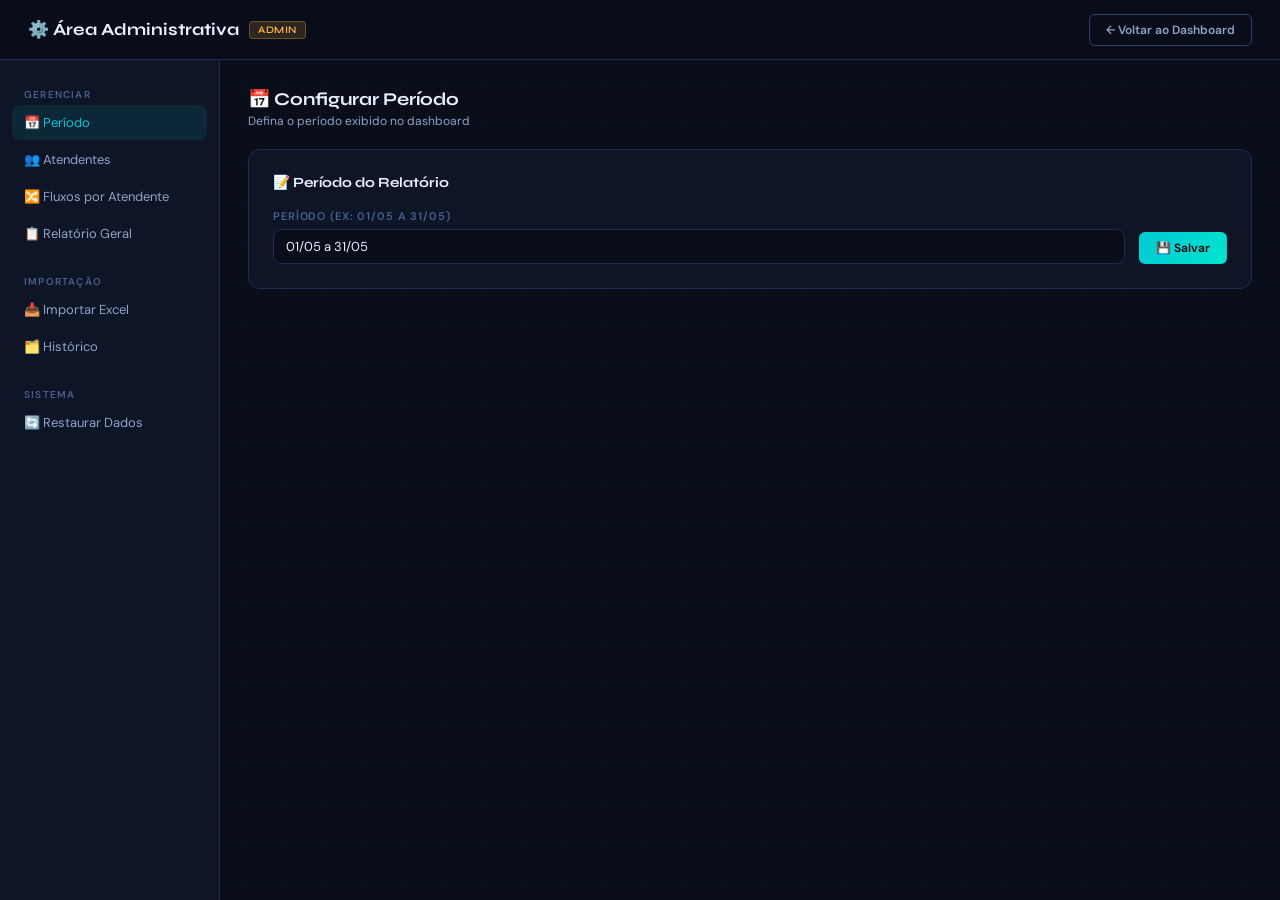
==== admin.html @ fb1bc3b2 "Add files via upload" ====
<!DOCTYPE html>
<html lang="pt-BR">
<head>
  <meta charset="UTF-8">
  <meta name="viewport" content="width=device-width, initial-scale=1.0">
  <title>Admin — Dashboard Suporte Técnico</title>
  <link rel="stylesheet" href="css/admin.css">
  <script src="https://cdn.sheetjs.com/xlsx-0.20.3/package/dist/xlsx.full.min.js"></script>
</head>
<body>

<!-- ════════ TOPBAR ════════ -->
<header class="admin-topbar">
  <h1>⚙️ Área Administrativa <span class="pill">ADMIN</span></h1>
  <div class="topbar-links">
    <a href="index.html" class="btn btn-outline">← Voltar ao Dashboard</a>
  </div>
</header>

<div class="admin-body">

  <!-- ════════ SIDEBAR ════════ -->
  <aside class="admin-sidebar">
    <div class="admin-nav-label">Gerenciar</div>
    <div class="admin-nav-item active" data-panel="periodo">📅 Período</div>
    <div class="admin-nav-item" data-panel="atendentes">👥 Atendentes</div>
    <div class="admin-nav-item" data-panel="fluxos">🔀 Fluxos por Atendente</div>
    <div class="admin-nav-item" data-panel="geral">📋 Relatório Geral</div>
    <div class="admin-nav-label" style="margin-top:16px">Importação</div>
    <div class="admin-nav-item" data-panel="importar">📥 Importar Excel</div>
    <div class="admin-nav-item" data-panel="historico">🗂️ Histórico</div>
    <div class="admin-nav-label" style="margin-top:16px">Sistema</div>
    <div class="admin-nav-item" data-panel="reset">🔄 Restaurar Dados</div>
  </aside>

  <!-- ════════ CONTENT ════════ -->
  <div class="admin-content">

    <!-- ── PAINEL: PERÍODO ── -->
    <div class="admin-panel active" id="panel-periodo">
      <div class="panel-header">
        <div>
          <h2>📅 Configurar Período</h2>
          <p>Defina o período exibido no dashboard</p>
        </div>
      </div>
      <div class="form-card">
        <h3>📝 Período do Relatório</h3>
        <div class="form-grid" style="grid-template-columns: 1fr auto; align-items:end; gap:14px">
          <div class="form-group">
            <label class="form-label">Período (ex: 01/05 a 31/05)</label>
            <input type="text" id="inputPeriodo" class="form-control" placeholder="01/05 a 31/05">
          </div>
          <button class="btn btn-primary" onclick="savePeriodo()">💾 Salvar</button>
        </div>
      </div>
    </div>

    <!-- ── PAINEL: ATENDENTES ── -->
    <div class="admin-panel" id="panel-atendentes">
      <div class="panel-header">
        <div>
          <h2>👥 Gerenciar Atendentes</h2>
          <p>Adicione, edite ou remova atendentes e seus totais</p>
        </div>
        <button class="btn btn-primary" onclick="openNewAtendente()">➕ Novo Atendente</button>
      </div>

      <div class="form-card">
        <div class="admin-table-wrap">
          <table class="admin-table">
            <thead>
              <tr>
                <th>Nome</th>
                <th>Registrados</th>
                <th>OS Abertas</th>
                <th>Concluídas</th>
                <th>Abortados</th>
                <th>Pendentes</th>
                <th>Sol. Remota</th>
                <th>Taxa</th>
                <th>Ações</th>
              </tr>
            </thead>
            <tbody id="atendenteAdminBody"></tbody>
          </table>
        </div>
      </div>

      <div style="background:rgba(0,200,212,0.05);border:1px solid rgba(0,200,212,0.15);border-radius:12px;padding:14px 18px;font-size:12px;color:var(--txt-3)">
        💡 <strong style="color:var(--cyan)">Dica:</strong> Ao editar os detalhes de fluxo (menu "Fluxos por Atendente"), os totais do atendente são recalculados automaticamente.
      </div>
    </div>

    <!-- ── PAINEL: FLUXOS POR ATENDENTE ── -->
    <div class="admin-panel" id="panel-fluxos">
      <div class="panel-header">
        <div>
          <h2>🔀 Fluxos por Atendente</h2>
          <p>Edite os dados de cada fluxo individualmente</p>
        </div>
        <div style="display:flex;align-items:center;gap:10px">
          <label style="font-size:12px;color:var(--txt-2)">Atendente:</label>
          <select id="selectAtendFluxo" class="form-control" style="width:160px" onchange="renderFluxoDetalheRows()">
          </select>
        </div>
      </div>

      <div class="form-card">
        <h3 id="fluxoDetalheTitle">📋 Fluxos</h3>
        <div class="admin-table-wrap">
          <table class="admin-table">
            <thead>
              <tr>
                <th>Fluxo / Tópico</th>
                <th>Registrados</th>
                <th>OS Abertas</th>
                <th>Concluídas</th>
                <th>Abortados</th>
                <th>Pendentes</th>
                <th>Sol. Remota</th>
                <th>Ações</th>
              </tr>
            </thead>
            <tbody id="fluxoDetalheBody"></tbody>
          </table>
        </div>
      </div>
    </div>

    <!-- ── PAINEL: RELATÓRIO GERAL ── -->
    <div class="admin-panel" id="panel-geral">
      <div class="panel-header">
        <div>
          <h2>📋 Relatório Geral</h2>
          <p>Gerencie os dados consolidados por fluxo</p>
        </div>
        <button class="btn btn-primary" onclick="openNewGeral()">➕ Novo Fluxo</button>
      </div>

      <div class="form-card">
        <div class="admin-table-wrap">
          <table class="admin-table">
            <thead>
              <tr>
                <th>Fluxo / Tópico</th>
                <th>Registrados</th>
                <th>OS Abertas</th>
                <th>Concluídas</th>
                <th>Abortados</th>
                <th>Pendentes</th>
                <th>Sol. Remota</th>
                <th>Ações</th>
              </tr>
            </thead>
            <tbody id="geralAdminBody"></tbody>
          </table>
        </div>
      </div>
    </div>

    <!-- ── PAINEL: RESET ── -->
    <div class="admin-panel" id="panel-reset">
      <div class="panel-header">
        <div>
          <h2>🔄 Restaurar Dados</h2>
          <p>Volte aos dados originais da planilha</p>
        </div>
      </div>
      <div class="danger-zone">
        <h4>⚠️ Zona de Perigo</h4>
        <p>Esta ação apagará todas as alterações feitas na área administrativa e restaurará os dados originais importados da planilha Excel. Esta operação não pode ser desfeita.</p>
        <button class="btn btn-danger" onclick="confirmReset()">🔄 Restaurar Dados Originais</button>
      </div>
    </div>


    <!-- ── PAINEL: IMPORTAR EXCEL ── -->
    <div class="admin-panel" id="panel-importar">
      <div class="panel-header">
        <div>
          <h2>📥 Importar Planilha Excel</h2>
          <p>Envie o .xlsx com uma aba por atendente. Colunas: <strong>Fluxo, Registrados, OS Abertas, Concluídas, Abortados, Pendentes, Sol. Remota</strong></p>
        </div>
      </div>
      <div class="form-card">
        <div style="display:flex;align-items:center;gap:16px;flex-wrap:wrap">
          <input type="file" id="excelFileInput" accept=".xlsx,.xls" style="display:none"
                 onchange="loadExcelFile(); document.getElementById('excelFileName').textContent=this.files[0]?.name||'Nenhum arquivo';">
          <button class="btn btn-primary" onclick="document.getElementById('excelFileInput').click()">📂 Selecionar arquivo .xlsx</button>
          <span id="excelFileName" style="color:var(--txt-2);font-size:13px">Nenhum arquivo selecionado</span>
        </div>
        <div id="excelPreviewArea" style="display:none;margin-top:20px"></div>
      </div>
      <div class="form-card" style="margin-top:16px">
        <h3 style="margin-bottom:10px">💡 Dicas de uso</h3>
        <ul style="color:var(--txt-2);font-size:13px;line-height:2;padding-left:20px">
          <li>Cada aba da planilha = um atendente (nome da aba vira nome do atendente)</li>
          <li>A primeira linha com a coluna "Fluxo" é detectada automaticamente como cabeçalho</li>
          <li>Linhas com "TOTAL" são usadas para os totais do atendente</li>
          <li>O relatório geral é gerado automaticamente somando todos os atendentes por fluxo</li>
          <li>O relatório atual é salvo automaticamente no histórico antes de cada importação</li>
        </ul>
      </div>
    </div>

    <!-- ── PAINEL: HISTÓRICO ── -->
    <div class="admin-panel" id="panel-historico">
      <div class="panel-header">
        <div>
          <h2>🗂️ Histórico de Relatórios</h2>
          <p>Relatórios salvos automaticamente a cada importação ou manualmente</p>
        </div>
      </div>
      <div class="form-card" style="padding:0">
        <div style="display:flex;justify-content:space-between;align-items:center;padding:16px 20px;border-bottom:1px solid rgba(255,255,255,0.06)">
          <span style="color:var(--txt-2);font-size:13px">Máximo de 24 relatórios armazenados localmente</span>
          <div style="display:flex;gap:10px">
            <button class="btn btn-outline btn-sm" onclick="saveCurrentSnapshot()">💾 Salvar Atual</button>
            <button class="btn btn-danger btn-sm" onclick="clearHistory()">🗑️ Limpar Histórico</button>
          </div>
        </div>
        <div class="admin-table-wrap">
          <table class="admin-table">
            <thead>
              <tr>
                <th>Período</th>
                <th>Salvo em</th>
                <th>Resumo</th>
                <th>Ações</th>
              </tr>
            </thead>
            <tbody id="historicoBody"></tbody>
          </table>
        </div>
      </div>
    </div>


  </div><!-- /admin-content -->
</div><!-- /admin-body -->

<!-- ══════════ MODAIS ══════════ -->

<!-- Modal: Atendente -->
<div class="modal-overlay" id="modalAtendente">
  <div class="modal">
    <h3 id="modalAtendTitle">Atendente</h3>
    <div class="form-grid">
      <div class="form-group" style="grid-column:1/-1">
        <label class="form-label">Nome do Atendente *</label>
        <input type="text" id="atend-nome" class="form-control" placeholder="Ex: SANDRO">
      </div>
      <div class="form-group">
        <label class="form-label">Registrados</label>
        <input type="number" id="atend-reg" class="form-control" min="0" value="0">
      </div>
      <div class="form-group">
        <label class="form-label">OS Abertas</label>
        <input type="number" id="atend-os" class="form-control" min="0" value="0">
      </div>
      <div class="form-group">
        <label class="form-label">Concluídas</label>
        <input type="number" id="atend-con" class="form-control" min="0" value="0">
      </div>
      <div class="form-group">
        <label class="form-label">Abortados</label>
        <input type="number" id="atend-abo" class="form-control" min="0" value="0">
      </div>
      <div class="form-group">
        <label class="form-label">Pendentes</label>
        <input type="number" id="atend-pen" class="form-control" min="0" value="0">
      </div>
      <div class="form-group">
        <label class="form-label">Sol. Remota</label>
        <input type="number" id="atend-rem" class="form-control" min="0" value="0">
      </div>
    </div>
    <div class="form-actions">
      <button class="btn btn-primary" onclick="saveAtendente()">💾 Salvar</button>
      <button class="btn btn-outline" onclick="closeModal('modalAtendente')">Cancelar</button>
    </div>
  </div>
</div>

<!-- Modal: Fluxo Detalhe -->
<div class="modal-overlay" id="modalFluxoDetalhe">
  <div class="modal">
    <h3 id="modalFluxoTitle">Editar Fluxo</h3>
    <div class="form-grid">
      <div class="form-group" style="grid-column:1/-1">
        <label class="form-label">Nome do Fluxo *</label>
        <input type="text" id="fluxo-nome" class="form-control">
      </div>
      <div class="form-group">
        <label class="form-label">Registrados</label>
        <input type="number" id="fluxo-reg" class="form-control" min="0">
      </div>
      <div class="form-group">
        <label class="form-label">OS Abertas</label>
        <input type="number" id="fluxo-os" class="form-control" min="0">
      </div>
      <div class="form-group">
        <label class="form-label">Concluídas</label>
        <input type="number" id="fluxo-con" class="form-control" min="0">
      </div>
      <div class="form-group">
        <label class="form-label">Abortados</label>
        <input type="number" id="fluxo-abo" class="form-control" min="0">
      </div>
      <div class="form-group">
        <label class="form-label">Pendentes</label>
        <input type="number" id="fluxo-pen" class="form-control" min="0">
      </div>
      <div class="form-group">
        <label class="form-label">Sol. Remota</label>
        <input type="number" id="fluxo-rem" class="form-control" min="0">
      </div>
    </div>
    <div class="form-actions">
      <button class="btn btn-primary" onclick="saveFluxoDetalhe()">💾 Salvar</button>
      <button class="btn btn-outline" onclick="closeModal('modalFluxoDetalhe')">Cancelar</button>
    </div>
  </div>
</div>

<!-- Modal: Relatório Geral -->
<div class="modal-overlay" id="modalGeral">
  <div class="modal">
    <h3 id="modalGeralTitle">Fluxo Geral</h3>
    <div class="form-grid">
      <div class="form-group" style="grid-column:1/-1">
        <label class="form-label">Fluxo / Tópico *</label>
        <input type="text" id="geral-fluxo" class="form-control" placeholder="Ex: LENTIDÃO — MATRIZ">
      </div>
      <div class="form-group">
        <label class="form-label">Registrados</label>
        <input type="number" id="geral-reg" class="form-control" min="0" value="0">
      </div>
      <div class="form-group">
        <label class="form-label">OS Abertas</label>
        <input type="number" id="geral-os" class="form-control" min="0" value="0">
      </div>
      <div class="form-group">
        <label class="form-label">Concluídas</label>
        <input type="number" id="geral-con" class="form-control" min="0" value="0">
      </div>
      <div class="form-group">
        <label class="form-label">Abortados</label>
        <input type="number" id="geral-abo" class="form-control" min="0" value="0">
      </div>
      <div class="form-group">
        <label class="form-label">Pendentes</label>
        <input type="number" id="geral-pen" class="form-control" min="0" value="0">
      </div>
      <div class="form-group">
        <label class="form-label">Sol. Remota</label>
        <input type="number" id="geral-rem" class="form-control" min="0" value="0">
      </div>
    </div>
    <div class="form-actions">
      <button class="btn btn-primary" onclick="saveGeral()">💾 Salvar</button>
      <button class="btn btn-outline" onclick="closeModal('modalGeral')">Cancelar</button>
    </div>
  </div>
</div>

<!-- Toast -->
<div id="toast"></div>

<script src="js/data.js"></script>
<script src="js/admin.js"></script>
</body>
</html>
---- css/admin.css ----
/* ═══════════════════════════════════════════════════════════════
   admin.css — Área Administrativa
   ═══════════════════════════════════════════════════════════════ */

@import url('https://fonts.googleapis.com/css2?family=Syne:wght@400;600;700;800&family=DM+Sans:ital,opsz,wght@0,9..40,300;0,9..40,400;0,9..40,500;1,9..40,300&display=swap');

:root {
  --bg-deep:    #090e1a;
  --bg-card:    #0d1526;
  --bg-card2:   #111d33;
  --bg-hover:   #162040;
  --border:     #1e2e50;
  --border-lit: #2a4070;
  --cyan:       #00c8d4;
  --teal:       #00e5cc;
  --amber:      #ffb547;
  --red:        #ff4d6d;
  --green:      #00d97e;
  --txt-1:      #e8f0ff;
  --txt-2:      #8fa3c8;
  --txt-3:      #4a6090;
  --font-head:  'Syne', sans-serif;
  --font-body:  'DM Sans', sans-serif;
  --radius:     12px;
  --radius-sm:  8px;
}

*, *::before, *::after { box-sizing: border-box; margin: 0; padding: 0; }
body {
  font-family: var(--font-body);
  background: var(--bg-deep);
  color: var(--txt-1);
  min-height: 100vh;
  font-size: 14px;
}

body::before {
  content: '';
  position: fixed; inset: 0;
  background-image:
    linear-gradient(rgba(0,200,212,0.03) 1px, transparent 1px),
    linear-gradient(90deg, rgba(0,200,212,0.03) 1px, transparent 1px);
  background-size: 40px 40px;
  pointer-events: none; z-index: 0;
}

/* ── TOPBAR ── */
.admin-topbar {
  position: sticky; top: 0;
  background: rgba(9,14,26,0.95);
  backdrop-filter: blur(12px);
  border-bottom: 1px solid var(--border);
  display: flex; align-items: center; justify-content: space-between;
  padding: 0 28px;
  height: 60px;
  z-index: 100;
}

.admin-topbar h1 {
  font-family: var(--font-head);
  font-size: 17px; font-weight: 700;
  display: flex; align-items: center; gap: 10px;
}

.admin-topbar h1 span.pill {
  font-size: 10px;
  background: rgba(255,181,71,0.15);
  color: var(--amber);
  border: 1px solid rgba(255,181,71,0.3);
  border-radius: 4px; padding: 2px 8px;
  font-weight: 600; letter-spacing: 0.06em;
}

.topbar-links { display: flex; gap: 10px; }

.btn { 
  display: inline-flex; align-items: center; gap: 6px;
  padding: 7px 16px; border-radius: 6px;
  font-family: var(--font-body); font-size: 12px; font-weight: 600;
  cursor: pointer; transition: all 0.2s; text-decoration: none;
  border: 1px solid transparent;
}

.btn-primary {
  background: linear-gradient(135deg, var(--cyan), var(--teal));
  color: #000;
}
.btn-primary:hover { opacity: 0.88; transform: translateY(-1px); box-shadow: 0 0 20px rgba(0,200,212,0.3); }

.btn-outline {
  background: transparent;
  border-color: var(--border-lit);
  color: var(--txt-2);
}
.btn-outline:hover { border-color: var(--cyan); color: var(--cyan); }

.btn-danger {
  background: rgba(255,77,109,0.12);
  border-color: rgba(255,77,109,0.3);
  color: var(--red);
}
.btn-danger:hover { background: rgba(255,77,109,0.2); }

.btn-success {
  background: rgba(0,217,126,0.12);
  border-color: rgba(0,217,126,0.3);
  color: var(--green);
}
.btn-success:hover { background: rgba(0,217,126,0.2); }

.btn-sm { padding: 5px 10px; font-size: 11px; }
.btn-icon { padding: 6px; min-width: 32px; justify-content: center; }

/* ── LAYOUT ── */
.admin-body { display: flex; min-height: calc(100vh - 60px); position: relative; z-index: 1; }

.admin-sidebar {
  width: 220px; flex-shrink: 0;
  background: var(--bg-card);
  border-right: 1px solid var(--border);
  padding: 20px 12px;
  position: sticky; top: 60px;
  align-self: flex-start;
  height: calc(100vh - 60px);
  overflow-y: auto;
}

.admin-nav-label {
  font-size: 10px; font-weight: 600;
  letter-spacing: 0.12em; text-transform: uppercase;
  color: var(--txt-3); padding: 8px 12px 4px;
}

.admin-nav-item {
  display: flex; align-items: center; gap: 8px;
  padding: 9px 12px; border-radius: var(--radius-sm);
  cursor: pointer; transition: all 0.2s;
  color: var(--txt-2); font-size: 13px;
  margin-bottom: 2px;
}

.admin-nav-item:hover { background: var(--bg-hover); color: var(--txt-1); }
.admin-nav-item.active {
  background: rgba(0,200,212,0.1);
  color: var(--cyan);
}

.admin-content {
  flex: 1;
  padding: 28px;
  overflow-x: hidden;
}

/* ── PANELS ── */
.admin-panel { display: none; }
.admin-panel.active { display: block; }

.panel-header {
  display: flex; align-items: center; justify-content: space-between;
  margin-bottom: 20px;
}

.panel-header h2 {
  font-family: var(--font-head);
  font-size: 18px; font-weight: 700;
}

.panel-header p { color: var(--txt-2); font-size: 12px; margin-top: 3px; }

/* ── FORM ── */
.form-card {
  background: var(--bg-card);
  border: 1px solid var(--border);
  border-radius: var(--radius);
  padding: 24px;
  margin-bottom: 20px;
}

.form-card h3 {
  font-family: var(--font-head);
  font-size: 14px; font-weight: 700;
  margin-bottom: 18px;
  display: flex; align-items: center; gap: 8px;
  color: var(--txt-1);
}

.form-grid {
  display: grid;
  grid-template-columns: repeat(auto-fill, minmax(180px, 1fr));
  gap: 14px;
}

.form-group { display: flex; flex-direction: column; gap: 6px; }

.form-label {
  font-size: 11px; font-weight: 600;
  color: var(--txt-3);
  text-transform: uppercase;
  letter-spacing: 0.08em;
}

.form-control {
  background: var(--bg-deep);
  border: 1px solid var(--border);
  border-radius: var(--radius-sm);
  padding: 8px 12px;
  color: var(--txt-1);
  font-family: var(--font-body);
  font-size: 13px;
  transition: border-color 0.2s;
  width: 100%;
}

.form-control:focus {
  outline: none;
  border-color: var(--cyan);
  box-shadow: 0 0 0 2px rgba(0,200,212,0.12);
}

.form-control.error { border-color: var(--red); }

.form-error {
  font-size: 11px; color: var(--red); margin-top: 2px;
}

.form-actions {
  display: flex; gap: 10px; flex-wrap: wrap;
  margin-top: 20px; padding-top: 16px;
  border-top: 1px solid var(--border);
}

/* ── TABLE ADMIN ── */
.admin-table-wrap { overflow-x: auto; }

.admin-table {
  width: 100%; border-collapse: collapse;
  font-size: 13px;
}

.admin-table th {
  font-size: 10px; font-weight: 600;
  letter-spacing: 0.08em; text-transform: uppercase;
  color: var(--txt-3); padding: 10px 12px;
  text-align: left; border-bottom: 1px solid var(--border);
  white-space: nowrap;
}

.admin-table td {
  padding: 10px 12px;
  border-bottom: 1px solid rgba(30,46,80,0.5);
  color: var(--txt-2);
}

.admin-table tr:hover td { background: var(--bg-hover); }
.admin-table tr:last-child td { border-bottom: none; }

.actions-col { display: flex; gap: 6px; }

/* ── TOAST ── */
#toast {
  position: fixed; bottom: 24px; right: 24px;
  background: var(--bg-card2);
  border: 1px solid var(--border-lit);
  border-radius: var(--radius-sm);
  padding: 12px 18px;
  font-size: 13px; color: var(--txt-1);
  box-shadow: 0 8px 32px rgba(0,0,0,0.5);
  transform: translateY(80px);
  opacity: 0;
  transition: all 0.3s;
  z-index: 999;
  display: flex; align-items: center; gap: 8px;
  max-width: 320px;
}

#toast.show { transform: translateY(0); opacity: 1; }
#toast.success { border-color: rgba(0,217,126,0.4); }
#toast.error   { border-color: rgba(255,77,109,0.4); }

/* ── MODAL ── */
.modal-overlay {
  position: fixed; inset: 0;
  background: rgba(0,0,0,0.7);
  backdrop-filter: blur(4px);
  z-index: 500;
  display: none; align-items: center; justify-content: center;
}

.modal-overlay.open { display: flex; }

.modal {
  background: var(--bg-card);
  border: 1px solid var(--border-lit);
  border-radius: var(--radius);
  padding: 28px;
  width: 100%;
  max-width: 540px;
  max-height: 85vh;
  overflow-y: auto;
  box-shadow: 0 16px 64px rgba(0,0,0,0.7);
  animation: fadeSlideUp 0.25s ease;
}

.modal h3 {
  font-family: var(--font-head);
  font-size: 16px; font-weight: 700;
  margin-bottom: 20px;
}

@keyframes fadeSlideUp {
  from { opacity:0; transform: translateY(20px); }
  to   { opacity:1; transform: translateY(0); }
}

/* ── DANGER ZONE ── */
.danger-zone {
  background: rgba(255,77,109,0.05);
  border: 1px solid rgba(255,77,109,0.2);
  border-radius: var(--radius);
  padding: 20px 24px;
  margin-top: 20px;
}

.danger-zone h4 {
  color: var(--red); font-size: 13px; font-weight: 700;
  margin-bottom: 8px;
  display: flex; align-items: center; gap: 6px;
}

.danger-zone p {
  color: var(--txt-3); font-size: 12px; margin-bottom: 14px;
}

::-webkit-scrollbar { width: 6px; }
::-webkit-scrollbar-track { background: var(--bg-deep); }
::-webkit-scrollbar-thumb { background: var(--border-lit); border-radius: 3px; }

@media (max-width: 768px) {
  .admin-sidebar { display: none; }
  .admin-content { padding: 16px; }
}
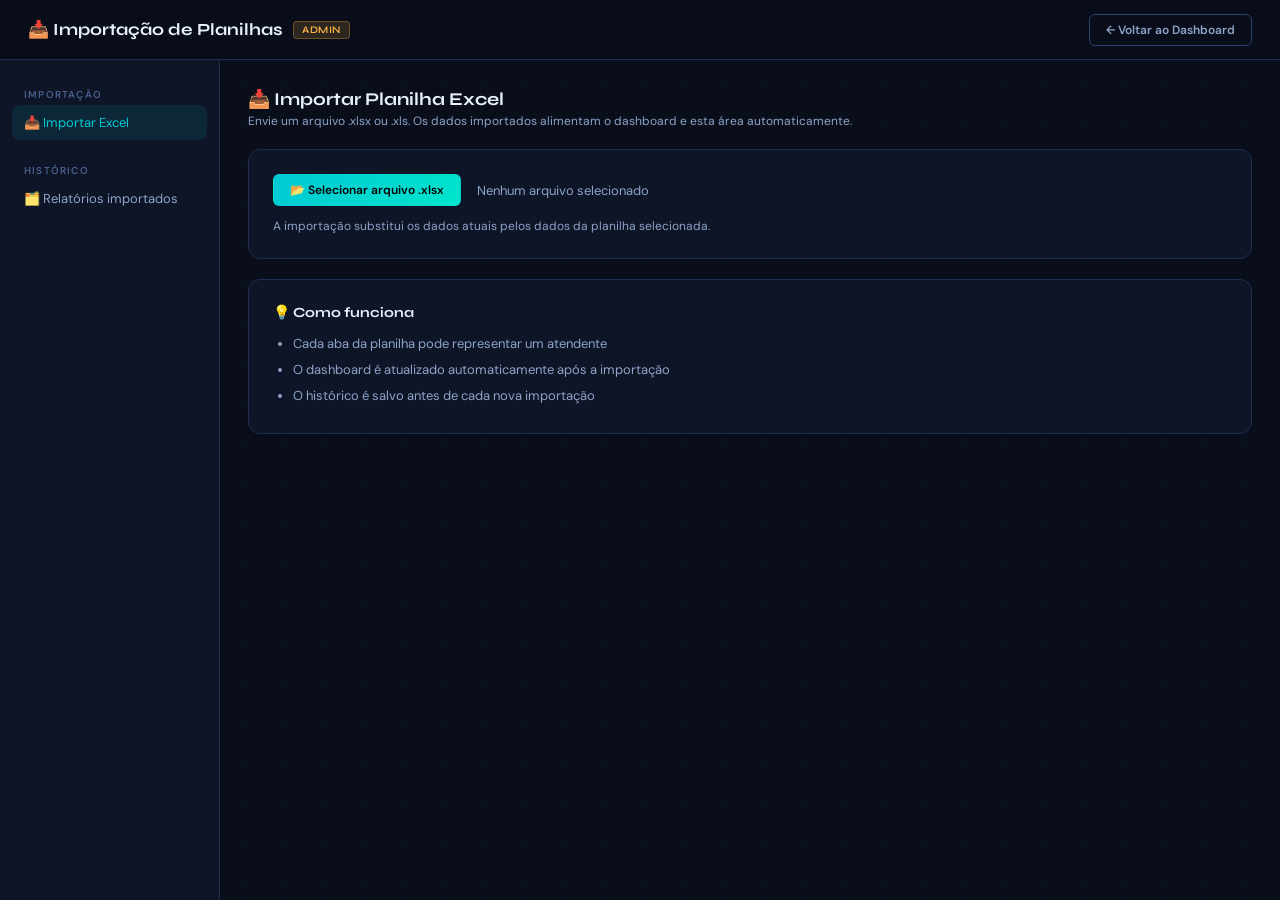
==== commit 25c78b3f: "Add files via upload" ====
--- a/admin.html
+++ b/admin.html
@@ -9,178 +9,27 @@
 </head>
 <body>
 
-<!-- ════════ TOPBAR ════════ -->
 <header class="admin-topbar">
-  <h1>⚙️ Área Administrativa <span class="pill">ADMIN</span></h1>
+  <h1>📥 Importação de Planilhas <span class="pill">ADMIN</span></h1>
   <div class="topbar-links">
     <a href="index.html" class="btn btn-outline">← Voltar ao Dashboard</a>
   </div>
 </header>
 
 <div class="admin-body">
-
-  <!-- ════════ SIDEBAR ════════ -->
   <aside class="admin-sidebar">
-    <div class="admin-nav-label">Gerenciar</div>
-    <div class="admin-nav-item active" data-panel="periodo">📅 Período</div>
-    <div class="admin-nav-item" data-panel="atendentes">👥 Atendentes</div>
-    <div class="admin-nav-item" data-panel="fluxos">🔀 Fluxos por Atendente</div>
-    <div class="admin-nav-item" data-panel="geral">📋 Relatório Geral</div>
-    <div class="admin-nav-label" style="margin-top:16px">Importação</div>
-    <div class="admin-nav-item" data-panel="importar">📥 Importar Excel</div>
-    <div class="admin-nav-item" data-panel="historico">🗂️ Histórico</div>
-    <div class="admin-nav-label" style="margin-top:16px">Sistema</div>
-    <div class="admin-nav-item" data-panel="reset">🔄 Restaurar Dados</div>
+    <div class="admin-nav-label">Importação</div>
+    <div class="admin-nav-item active" data-panel="importar">📥 Importar Excel</div>
+    <div class="admin-nav-label" style="margin-top:16px">Histórico</div>
+    <div class="admin-nav-item" data-panel="historico">🗂️ Relatórios importados</div>
   </aside>
 
-  <!-- ════════ CONTENT ════════ -->
   <div class="admin-content">
-
-    <!-- ── PAINEL: PERÍODO ── -->
-    <div class="admin-panel active" id="panel-periodo">
-      <div class="panel-header">
-        <div>
-          <h2>📅 Configurar Período</h2>
-          <p>Defina o período exibido no dashboard</p>
-        </div>
-      </div>
-      <div class="form-card">
-        <h3>📝 Período do Relatório</h3>
-        <div class="form-grid" style="grid-template-columns: 1fr auto; align-items:end; gap:14px">
-          <div class="form-group">
-            <label class="form-label">Período (ex: 01/05 a 31/05)</label>
-            <input type="text" id="inputPeriodo" class="form-control" placeholder="01/05 a 31/05">
-          </div>
-          <button class="btn btn-primary" onclick="savePeriodo()">💾 Salvar</button>
-        </div>
-      </div>
-    </div>
-
-    <!-- ── PAINEL: ATENDENTES ── -->
-    <div class="admin-panel" id="panel-atendentes">
-      <div class="panel-header">
-        <div>
-          <h2>👥 Gerenciar Atendentes</h2>
-          <p>Adicione, edite ou remova atendentes e seus totais</p>
-        </div>
-        <button class="btn btn-primary" onclick="openNewAtendente()">➕ Novo Atendente</button>
-      </div>
-
-      <div class="form-card">
-        <div class="admin-table-wrap">
-          <table class="admin-table">
-            <thead>
-              <tr>
-                <th>Nome</th>
-                <th>Registrados</th>
-                <th>OS Abertas</th>
-                <th>Concluídas</th>
-                <th>Abortados</th>
-                <th>Pendentes</th>
-                <th>Sol. Remota</th>
-                <th>Taxa</th>
-                <th>Ações</th>
-              </tr>
-            </thead>
-            <tbody id="atendenteAdminBody"></tbody>
-          </table>
-        </div>
-      </div>
-
-      <div style="background:rgba(0,200,212,0.05);border:1px solid rgba(0,200,212,0.15);border-radius:12px;padding:14px 18px;font-size:12px;color:var(--txt-3)">
-        💡 <strong style="color:var(--cyan)">Dica:</strong> Ao editar os detalhes de fluxo (menu "Fluxos por Atendente"), os totais do atendente são recalculados automaticamente.
-      </div>
-    </div>
-
-    <!-- ── PAINEL: FLUXOS POR ATENDENTE ── -->
-    <div class="admin-panel" id="panel-fluxos">
-      <div class="panel-header">
-        <div>
-          <h2>🔀 Fluxos por Atendente</h2>
-          <p>Edite os dados de cada fluxo individualmente</p>
-        </div>
-        <div style="display:flex;align-items:center;gap:10px">
-          <label style="font-size:12px;color:var(--txt-2)">Atendente:</label>
-          <select id="selectAtendFluxo" class="form-control" style="width:160px" onchange="renderFluxoDetalheRows()">
-          </select>
-        </div>
-      </div>
-
-      <div class="form-card">
-        <h3 id="fluxoDetalheTitle">📋 Fluxos</h3>
-        <div class="admin-table-wrap">
-          <table class="admin-table">
-            <thead>
-              <tr>
-                <th>Fluxo / Tópico</th>
-                <th>Registrados</th>
-                <th>OS Abertas</th>
-                <th>Concluídas</th>
-                <th>Abortados</th>
-                <th>Pendentes</th>
-                <th>Sol. Remota</th>
-                <th>Ações</th>
-              </tr>
-            </thead>
-            <tbody id="fluxoDetalheBody"></tbody>
-          </table>
-        </div>
-      </div>
-    </div>
-
-    <!-- ── PAINEL: RELATÓRIO GERAL ── -->
-    <div class="admin-panel" id="panel-geral">
-      <div class="panel-header">
-        <div>
-          <h2>📋 Relatório Geral</h2>
-          <p>Gerencie os dados consolidados por fluxo</p>
-        </div>
-        <button class="btn btn-primary" onclick="openNewGeral()">➕ Novo Fluxo</button>
-      </div>
-
-      <div class="form-card">
-        <div class="admin-table-wrap">
-          <table class="admin-table">
-            <thead>
-              <tr>
-                <th>Fluxo / Tópico</th>
-                <th>Registrados</th>
-                <th>OS Abertas</th>
-                <th>Concluídas</th>
-                <th>Abortados</th>
-                <th>Pendentes</th>
-                <th>Sol. Remota</th>
-                <th>Ações</th>
-              </tr>
-            </thead>
-            <tbody id="geralAdminBody"></tbody>
-          </table>
-        </div>
-      </div>
-    </div>
-
-    <!-- ── PAINEL: RESET ── -->
-    <div class="admin-panel" id="panel-reset">
-      <div class="panel-header">
-        <div>
-          <h2>🔄 Restaurar Dados</h2>
-          <p>Volte aos dados originais da planilha</p>
-        </div>
-      </div>
-      <div class="danger-zone">
-        <h4>⚠️ Zona de Perigo</h4>
-        <p>Esta ação apagará todas as alterações feitas na área administrativa e restaurará os dados originais importados da planilha Excel. Esta operação não pode ser desfeita.</p>
-        <button class="btn btn-danger" onclick="confirmReset()">🔄 Restaurar Dados Originais</button>
-      </div>
-    </div>
-
-
-    <!-- ── PAINEL: IMPORTAR EXCEL ── -->
-    <div class="admin-panel" id="panel-importar">
+    <div class="admin-panel active" id="panel-importar">
       <div class="panel-header">
         <div>
           <h2>📥 Importar Planilha Excel</h2>
-          <p>Envie o .xlsx com uma aba por atendente. Colunas: <strong>Fluxo, Registrados, OS Abertas, Concluídas, Abortados, Pendentes, Sol. Remota</strong></p>
+          <p>Envie um arquivo .xlsx ou .xls. Os dados importados alimentam o dashboard e esta área automaticamente.</p>
         </div>
       </div>
       <div class="form-card">
@@ -190,41 +39,35 @@
           <button class="btn btn-primary" onclick="document.getElementById('excelFileInput').click()">📂 Selecionar arquivo .xlsx</button>
           <span id="excelFileName" style="color:var(--txt-2);font-size:13px">Nenhum arquivo selecionado</span>
         </div>
+        <p style="margin-top:12px;color:var(--txt-2);font-size:12px">A importação substitui os dados atuais pelos dados da planilha selecionada.</p>
         <div id="excelPreviewArea" style="display:none;margin-top:20px"></div>
       </div>
       <div class="form-card" style="margin-top:16px">
-        <h3 style="margin-bottom:10px">💡 Dicas de uso</h3>
+        <h3 style="margin-bottom:10px">💡 Como funciona</h3>
         <ul style="color:var(--txt-2);font-size:13px;line-height:2;padding-left:20px">
-          <li>Cada aba da planilha = um atendente (nome da aba vira nome do atendente)</li>
-          <li>A primeira linha com a coluna "Fluxo" é detectada automaticamente como cabeçalho</li>
-          <li>Linhas com "TOTAL" são usadas para os totais do atendente</li>
-          <li>O relatório geral é gerado automaticamente somando todos os atendentes por fluxo</li>
-          <li>O relatório atual é salvo automaticamente no histórico antes de cada importação</li>
+          <li>Cada aba da planilha pode representar um atendente</li>
+          <li>O dashboard é atualizado automaticamente após a importação</li>
+          <li>O histórico é salvo antes de cada nova importação</li>
         </ul>
       </div>
     </div>
 
-    <!-- ── PAINEL: HISTÓRICO ── -->
     <div class="admin-panel" id="panel-historico">
       <div class="panel-header">
         <div>
-          <h2>🗂️ Histórico de Relatórios</h2>
-          <p>Relatórios salvos automaticamente a cada importação ou manualmente</p>
+          <h2>🗂️ Relatórios Importados</h2>
+          <p>Lista automática das planilhas já importadas.</p>
         </div>
       </div>
       <div class="form-card" style="padding:0">
         <div style="display:flex;justify-content:space-between;align-items:center;padding:16px 20px;border-bottom:1px solid rgba(255,255,255,0.06)">
           <span style="color:var(--txt-2);font-size:13px">Máximo de 24 relatórios armazenados localmente</span>
-          <div style="display:flex;gap:10px">
-            <button class="btn btn-outline btn-sm" onclick="saveCurrentSnapshot()">💾 Salvar Atual</button>
-            <button class="btn btn-danger btn-sm" onclick="clearHistory()">🗑️ Limpar Histórico</button>
-          </div>
         </div>
         <div class="admin-table-wrap">
           <table class="admin-table">
             <thead>
               <tr>
-                <th>Período</th>
+                <th>Nome</th>
                 <th>Salvo em</th>
                 <th>Resumo</th>
                 <th>Ações</th>
@@ -235,140 +78,12 @@
         </div>
       </div>
     </div>
-
-
-  </div><!-- /admin-content -->
-</div><!-- /admin-body -->
-
-<!-- ══════════ MODAIS ══════════ -->
-
-<!-- Modal: Atendente -->
-<div class="modal-overlay" id="modalAtendente">
-  <div class="modal">
-    <h3 id="modalAtendTitle">Atendente</h3>
-    <div class="form-grid">
-      <div class="form-group" style="grid-column:1/-1">
-        <label class="form-label">Nome do Atendente *</label>
-        <input type="text" id="atend-nome" class="form-control" placeholder="Ex: SANDRO">
-      </div>
-      <div class="form-group">
-        <label class="form-label">Registrados</label>
-        <input type="number" id="atend-reg" class="form-control" min="0" value="0">
-      </div>
-      <div class="form-group">
-        <label class="form-label">OS Abertas</label>
-        <input type="number" id="atend-os" class="form-control" min="0" value="0">
-      </div>
-      <div class="form-group">
-        <label class="form-label">Concluídas</label>
-        <input type="number" id="atend-con" class="form-control" min="0" value="0">
-      </div>
-      <div class="form-group">
-        <label class="form-label">Abortados</label>
-        <input type="number" id="atend-abo" class="form-control" min="0" value="0">
-      </div>
-      <div class="form-group">
-        <label class="form-label">Pendentes</label>
-        <input type="number" id="atend-pen" class="form-control" min="0" value="0">
-      </div>
-      <div class="form-group">
-        <label class="form-label">Sol. Remota</label>
-        <input type="number" id="atend-rem" class="form-control" min="0" value="0">
-      </div>
-    </div>
-    <div class="form-actions">
-      <button class="btn btn-primary" onclick="saveAtendente()">💾 Salvar</button>
-      <button class="btn btn-outline" onclick="closeModal('modalAtendente')">Cancelar</button>
-    </div>
   </div>
 </div>
 
-<!-- Modal: Fluxo Detalhe -->
-<div class="modal-overlay" id="modalFluxoDetalhe">
-  <div class="modal">
-    <h3 id="modalFluxoTitle">Editar Fluxo</h3>
-    <div class="form-grid">
-      <div class="form-group" style="grid-column:1/-1">
-        <label class="form-label">Nome do Fluxo *</label>
-        <input type="text" id="fluxo-nome" class="form-control">
-      </div>
-      <div class="form-group">
-        <label class="form-label">Registrados</label>
-        <input type="number" id="fluxo-reg" class="form-control" min="0">
-      </div>
-      <div class="form-group">
-        <label class="form-label">OS Abertas</label>
-        <input type="number" id="fluxo-os" class="form-control" min="0">
-      </div>
-      <div class="form-group">
-        <label class="form-label">Concluídas</label>
-        <input type="number" id="fluxo-con" class="form-control" min="0">
-      </div>
-      <div class="form-group">
-        <label class="form-label">Abortados</label>
-        <input type="number" id="fluxo-abo" class="form-control" min="0">
-      </div>
-      <div class="form-group">
-        <label class="form-label">Pendentes</label>
-        <input type="number" id="fluxo-pen" class="form-control" min="0">
-      </div>
-      <div class="form-group">
-        <label class="form-label">Sol. Remota</label>
-        <input type="number" id="fluxo-rem" class="form-control" min="0">
-      </div>
-    </div>
-    <div class="form-actions">
-      <button class="btn btn-primary" onclick="saveFluxoDetalhe()">💾 Salvar</button>
-      <button class="btn btn-outline" onclick="closeModal('modalFluxoDetalhe')">Cancelar</button>
-    </div>
-  </div>
-</div>
-
-<!-- Modal: Relatório Geral -->
-<div class="modal-overlay" id="modalGeral">
-  <div class="modal">
-    <h3 id="modalGeralTitle">Fluxo Geral</h3>
-    <div class="form-grid">
-      <div class="form-group" style="grid-column:1/-1">
-        <label class="form-label">Fluxo / Tópico *</label>
-        <input type="text" id="geral-fluxo" class="form-control" placeholder="Ex: LENTIDÃO — MATRIZ">
-      </div>
-      <div class="form-group">
-        <label class="form-label">Registrados</label>
-        <input type="number" id="geral-reg" class="form-control" min="0" value="0">
-      </div>
-      <div class="form-group">
-        <label class="form-label">OS Abertas</label>
-        <input type="number" id="geral-os" class="form-control" min="0" value="0">
-      </div>
-      <div class="form-group">
-        <label class="form-label">Concluídas</label>
-        <input type="number" id="geral-con" class="form-control" min="0" value="0">
-      </div>
-      <div class="form-group">
-        <label class="form-label">Abortados</label>
-        <input type="number" id="geral-abo" class="form-control" min="0" value="0">
-      </div>
-      <div class="form-group">
-        <label class="form-label">Pendentes</label>
-        <input type="number" id="geral-pen" class="form-control" min="0" value="0">
-      </div>
-      <div class="form-group">
-        <label class="form-label">Sol. Remota</label>
-        <input type="number" id="geral-rem" class="form-control" min="0" value="0">
-      </div>
-    </div>
-    <div class="form-actions">
-      <button class="btn btn-primary" onclick="saveGeral()">💾 Salvar</button>
-      <button class="btn btn-outline" onclick="closeModal('modalGeral')">Cancelar</button>
-    </div>
-  </div>
-</div>
-
-<!-- Toast -->
 <div id="toast"></div>
 
 <script src="js/data.js"></script>
 <script src="js/admin.js"></script>
 </body>
-</html>+</html>
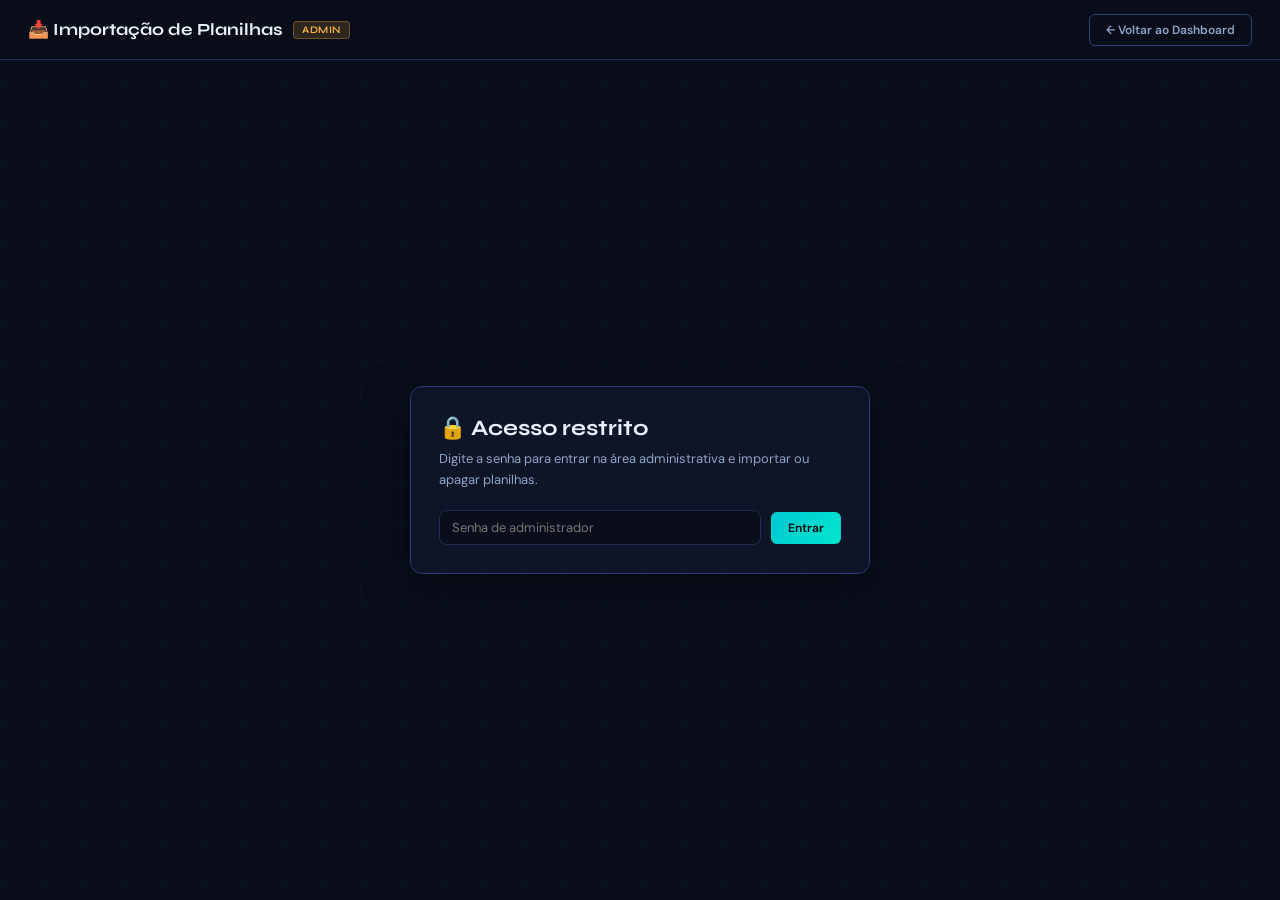
==== commit a4f1aa08: "Add files via upload" ====
--- a/admin.html
+++ b/admin.html
@@ -12,11 +12,30 @@
 <header class="admin-topbar">
   <h1>📥 Importação de Planilhas <span class="pill">ADMIN</span></h1>
   <div class="topbar-links">
+    <button id="logoutBtn" class="btn btn-outline" style="display:none" onclick="logoutAdmin()">🔒 Sair</button>
     <a href="index.html" class="btn btn-outline">← Voltar ao Dashboard</a>
   </div>
 </header>
 
-<div class="admin-body">
+<section id="adminLoginGate" class="admin-login-gate">
+  <div class="admin-login-card">
+    <h2>🔒 Acesso restrito</h2>
+    <p>Digite a senha para entrar na área administrativa e importar ou apagar planilhas.</p>
+    <div class="admin-login-form">
+      <input
+        type="password"
+        id="adminPasswordInput"
+        class="form-control"
+        placeholder="Senha de administrador"
+        autocomplete="current-password"
+        onkeydown="if(event.key==='Enter') loginAdmin()"
+      >
+      <button class="btn btn-primary" onclick="loginAdmin()">Entrar</button>
+    </div>
+  </div>
+</section>
+
+<div id="adminShell" class="admin-body" style="display:none">
   <aside class="admin-sidebar">
     <div class="admin-nav-label">Importação</div>
     <div class="admin-nav-item active" data-panel="importar">📥 Importar Excel</div>
--- a/css/admin.css
+++ b/css/admin.css
@@ -114,6 +114,49 @@
 /* ── LAYOUT ── */
 .admin-body { display: flex; min-height: calc(100vh - 60px); position: relative; z-index: 1; }
 
+.admin-login-gate {
+  min-height: calc(100vh - 60px);
+  display: flex;
+  align-items: center;
+  justify-content: center;
+  padding: 32px;
+  position: relative;
+  z-index: 1;
+}
+
+.admin-login-card {
+  width: 100%;
+  max-width: 460px;
+  background: var(--bg-card);
+  border: 1px solid var(--border-lit);
+  border-radius: var(--radius);
+  padding: 28px;
+  box-shadow: 0 12px 48px rgba(0,0,0,0.35);
+}
+
+.admin-login-card h2 {
+  font-family: var(--font-head);
+  font-size: 22px;
+  margin-bottom: 8px;
+}
+
+.admin-login-card p {
+  color: var(--txt-2);
+  font-size: 13px;
+  line-height: 1.6;
+  margin-bottom: 20px;
+}
+
+.admin-login-form {
+  display: flex;
+  gap: 10px;
+  align-items: center;
+}
+
+.admin-login-form .form-control {
+  flex: 1;
+}
+
 .admin-sidebar {
   width: 220px; flex-shrink: 0;
   background: var(--bg-card);
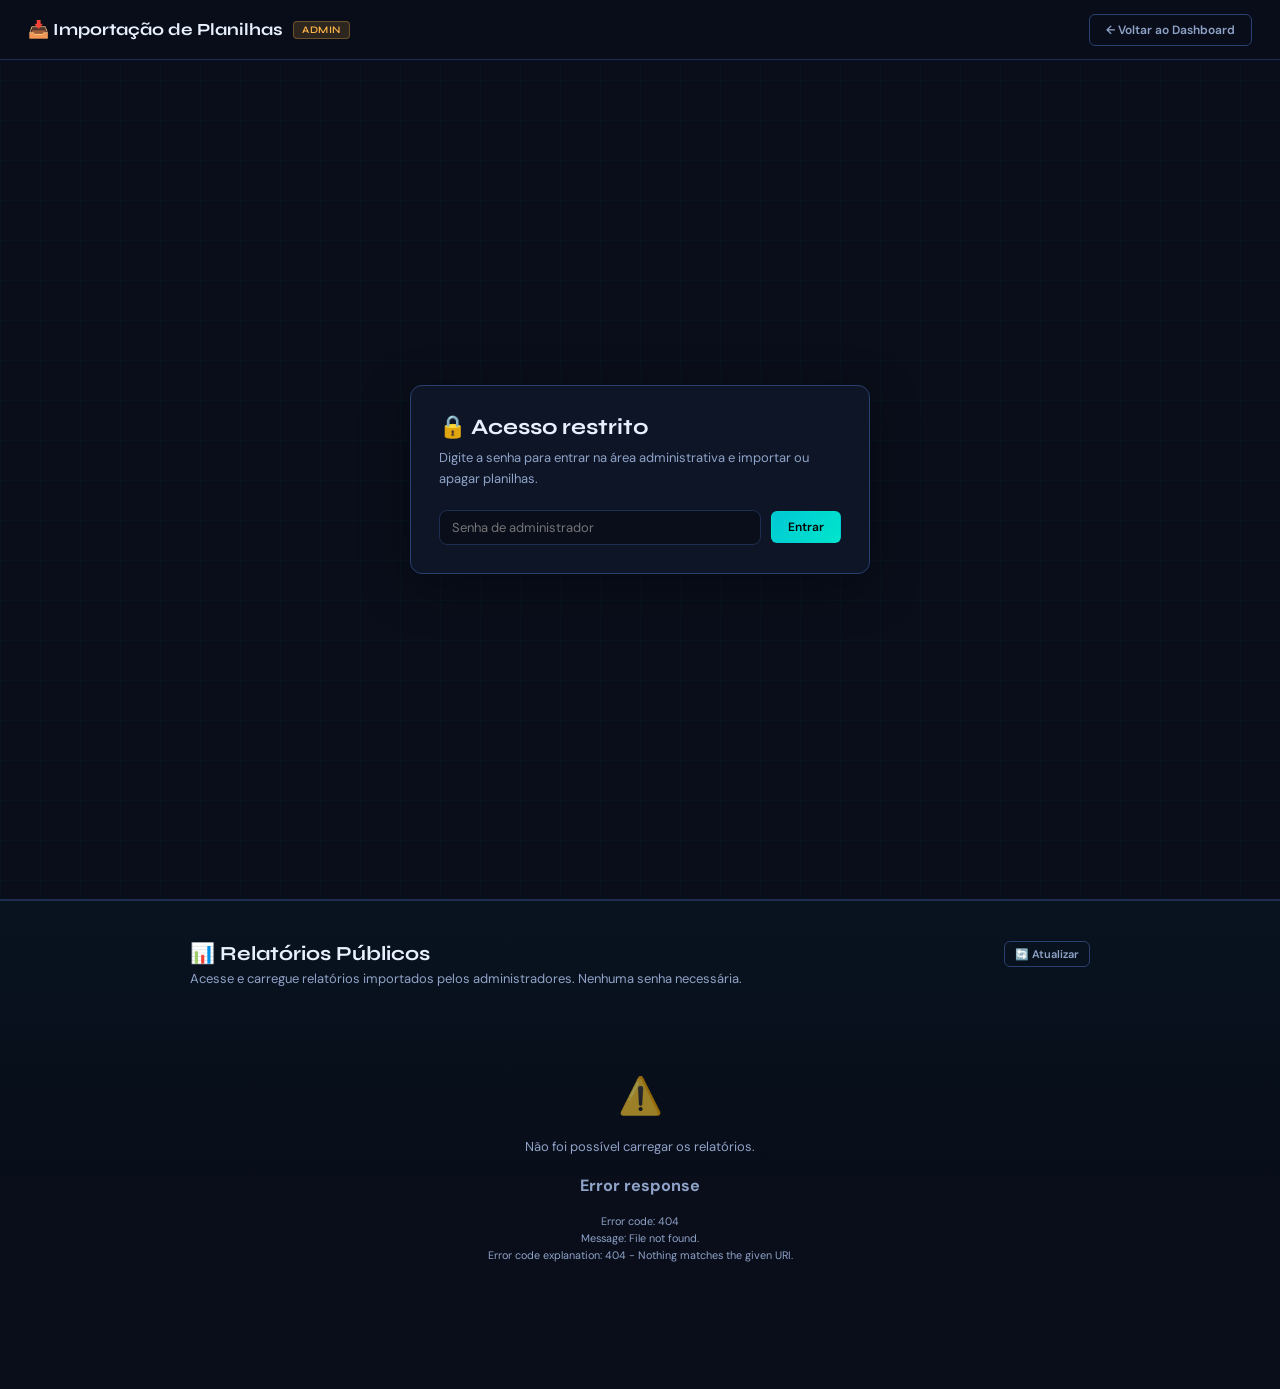
==== commit 47f58f40: "Add files via upload" ====
--- a/admin.html
+++ b/admin.html
@@ -31,6 +31,26 @@
         onkeydown="if(event.key==='Enter') loginAdmin()"
       >
       <button class="btn btn-primary" onclick="loginAdmin()">Entrar</button>
+    </div>
+  </div>
+</section>
+
+<!-- ══════════════ ÁREA PÚBLICA: RELATÓRIOS ══════════════ -->
+<section id="publicReports" class="public-reports-section">
+  <div class="public-reports-inner">
+    <div class="public-reports-header">
+      <div>
+        <h2>📊 Relatórios Públicos</h2>
+        <p>Acesse e carregue relatórios importados pelos administradores. Nenhuma senha necessária.</p>
+      </div>
+      <button class="btn btn-outline btn-sm" onclick="loadPublicHistory()" id="refreshPublicBtn">🔄 Atualizar</button>
+    </div>
+
+    <div id="publicReportsContent">
+      <div class="public-loading">
+        <div class="loading-spinner"></div>
+        <span>Carregando relatórios...</span>
+      </div>
     </div>
   </div>
 </section>
@@ -105,4 +125,4 @@
 <script src="js/data.js"></script>
 <script src="js/admin.js"></script>
 </body>
-</html>
+</html>
--- a/css/admin.css
+++ b/css/admin.css
@@ -382,3 +382,207 @@
   .admin-sidebar { display: none; }
   .admin-content { padding: 16px; }
 }
+
+/* ══════════════════════════════════════════════════════════════
+   ÁREA PÚBLICA — Relatórios Públicos
+   ══════════════════════════════════════════════════════════════ */
+
+.public-reports-section {
+  position: relative;
+  z-index: 1;
+  padding: 40px 28px 56px;
+  border-top: 1px solid var(--border);
+  background: linear-gradient(180deg, rgba(0,200,212,0.03) 0%, transparent 60%);
+}
+
+.public-reports-inner {
+  max-width: 900px;
+  margin: 0 auto;
+}
+
+.public-reports-header {
+  display: flex;
+  align-items: flex-start;
+  justify-content: space-between;
+  gap: 16px;
+  margin-bottom: 24px;
+  flex-wrap: wrap;
+}
+
+.public-reports-header h2 {
+  font-family: var(--font-head);
+  font-size: 20px;
+  font-weight: 700;
+  margin-bottom: 4px;
+}
+
+.public-reports-header p {
+  color: var(--txt-2);
+  font-size: 13px;
+}
+
+/* ── Loading ── */
+.public-loading {
+  display: flex;
+  align-items: center;
+  justify-content: center;
+  gap: 12px;
+  padding: 48px 24px;
+  color: var(--txt-2);
+  font-size: 13px;
+}
+
+.loading-spinner {
+  width: 20px;
+  height: 20px;
+  border: 2px solid var(--border-lit);
+  border-top-color: var(--cyan);
+  border-radius: 50%;
+  animation: spin 0.7s linear infinite;
+  flex-shrink: 0;
+}
+
+@keyframes spin {
+  to { transform: rotate(360deg); }
+}
+
+/* ── Empty State ── */
+.public-empty {
+  display: flex;
+  flex-direction: column;
+  align-items: center;
+  justify-content: center;
+  gap: 12px;
+  padding: 56px 24px;
+  text-align: center;
+  color: var(--txt-2);
+  font-size: 13px;
+  line-height: 1.6;
+}
+
+.public-empty-icon {
+  font-size: 36px;
+  opacity: 0.6;
+}
+
+/* ── List ── */
+.public-report-list {
+  display: flex;
+  flex-direction: column;
+  gap: 12px;
+}
+
+/* ── Card ── */
+.public-report-card {
+  background: var(--bg-card);
+  border: 1px solid var(--border);
+  border-radius: var(--radius);
+  padding: 20px 24px;
+  transition: border-color 0.2s, box-shadow 0.2s;
+}
+
+.public-report-card:hover {
+  border-color: var(--border-lit);
+  box-shadow: 0 4px 20px rgba(0,0,0,0.25);
+}
+
+.public-report-card.is-latest {
+  border-color: rgba(0,200,212,0.3);
+  background: linear-gradient(135deg, rgba(0,200,212,0.05) 0%, var(--bg-card) 50%);
+}
+
+.public-report-card-top {
+  display: flex;
+  align-items: flex-start;
+  justify-content: space-between;
+  gap: 20px;
+  flex-wrap: wrap;
+  margin-bottom: 16px;
+}
+
+/* ── Meta ── */
+.public-report-meta {
+  display: flex;
+  flex-direction: column;
+  gap: 4px;
+}
+
+.public-badge-latest {
+  font-size: 10px;
+  font-weight: 700;
+  letter-spacing: 0.08em;
+  text-transform: uppercase;
+  color: var(--cyan);
+  background: rgba(0,200,212,0.1);
+  border: 1px solid rgba(0,200,212,0.25);
+  border-radius: 4px;
+  padding: 2px 8px;
+  width: fit-content;
+  margin-bottom: 2px;
+}
+
+.public-report-periodo {
+  font-family: var(--font-head);
+  font-size: 15px;
+  font-weight: 700;
+  color: var(--txt-1);
+}
+
+.public-report-date {
+  font-size: 12px;
+  color: var(--txt-3);
+}
+
+/* ── Stats ── */
+.public-report-stats {
+  display: flex;
+  gap: 20px;
+  flex-wrap: wrap;
+  flex-shrink: 0;
+}
+
+.pub-stat {
+  display: flex;
+  flex-direction: column;
+  align-items: center;
+  gap: 2px;
+  min-width: 56px;
+}
+
+.pub-stat-val {
+  font-family: var(--font-head);
+  font-size: 18px;
+  font-weight: 700;
+  color: var(--txt-1);
+  line-height: 1;
+}
+
+.pub-stat-lbl {
+  font-size: 10px;
+  color: var(--txt-3);
+  text-transform: uppercase;
+  letter-spacing: 0.06em;
+  white-space: nowrap;
+}
+
+/* ── Actions ── */
+.public-report-actions {
+  display: flex;
+  gap: 8px;
+  flex-wrap: wrap;
+  padding-top: 14px;
+  border-top: 1px solid rgba(30,46,80,0.6);
+}
+
+/* ── Divider between login gate and public section ── */
+.admin-login-gate {
+  border-bottom: 1px solid var(--border);
+}
+
+@media (max-width: 640px) {
+  .public-reports-section { padding: 28px 16px 40px; }
+  .public-report-card { padding: 16px; }
+  .public-report-card-top { flex-direction: column; }
+  .public-report-stats { gap: 14px; }
+  .public-reports-header { flex-direction: column; }
+}
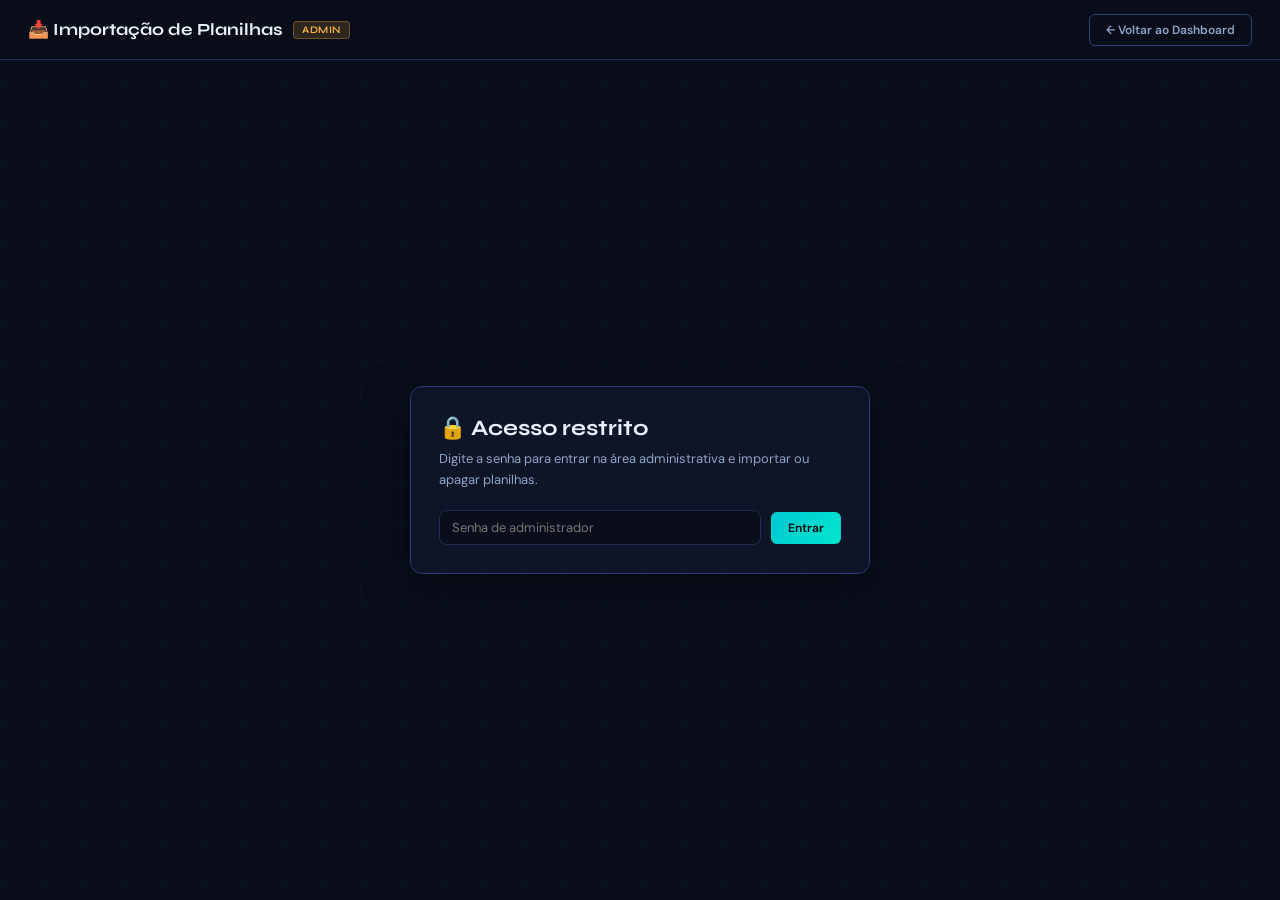
==== commit aa2b9d91: "Add files via upload" ====
--- a/admin.html
+++ b/admin.html
@@ -31,26 +31,6 @@
         onkeydown="if(event.key==='Enter') loginAdmin()"
       >
       <button class="btn btn-primary" onclick="loginAdmin()">Entrar</button>
-    </div>
-  </div>
-</section>
-
-<!-- ══════════════ ÁREA PÚBLICA: RELATÓRIOS ══════════════ -->
-<section id="publicReports" class="public-reports-section">
-  <div class="public-reports-inner">
-    <div class="public-reports-header">
-      <div>
-        <h2>📊 Relatórios Públicos</h2>
-        <p>Acesse e carregue relatórios importados pelos administradores. Nenhuma senha necessária.</p>
-      </div>
-      <button class="btn btn-outline btn-sm" onclick="loadPublicHistory()" id="refreshPublicBtn">🔄 Atualizar</button>
-    </div>
-
-    <div id="publicReportsContent">
-      <div class="public-loading">
-        <div class="loading-spinner"></div>
-        <span>Carregando relatórios...</span>
-      </div>
     </div>
   </div>
 </section>
@@ -125,4 +105,4 @@
 <script src="js/data.js"></script>
 <script src="js/admin.js"></script>
 </body>
-</html>+</html>
--- a/css/admin.css
+++ b/css/admin.css
@@ -382,207 +382,3 @@
   .admin-sidebar { display: none; }
   .admin-content { padding: 16px; }
 }
-
-/* ══════════════════════════════════════════════════════════════
-   ÁREA PÚBLICA — Relatórios Públicos
-   ══════════════════════════════════════════════════════════════ */
-
-.public-reports-section {
-  position: relative;
-  z-index: 1;
-  padding: 40px 28px 56px;
-  border-top: 1px solid var(--border);
-  background: linear-gradient(180deg, rgba(0,200,212,0.03) 0%, transparent 60%);
-}
-
-.public-reports-inner {
-  max-width: 900px;
-  margin: 0 auto;
-}
-
-.public-reports-header {
-  display: flex;
-  align-items: flex-start;
-  justify-content: space-between;
-  gap: 16px;
-  margin-bottom: 24px;
-  flex-wrap: wrap;
-}
-
-.public-reports-header h2 {
-  font-family: var(--font-head);
-  font-size: 20px;
-  font-weight: 700;
-  margin-bottom: 4px;
-}
-
-.public-reports-header p {
-  color: var(--txt-2);
-  font-size: 13px;
-}
-
-/* ── Loading ── */
-.public-loading {
-  display: flex;
-  align-items: center;
-  justify-content: center;
-  gap: 12px;
-  padding: 48px 24px;
-  color: var(--txt-2);
-  font-size: 13px;
-}
-
-.loading-spinner {
-  width: 20px;
-  height: 20px;
-  border: 2px solid var(--border-lit);
-  border-top-color: var(--cyan);
-  border-radius: 50%;
-  animation: spin 0.7s linear infinite;
-  flex-shrink: 0;
-}
-
-@keyframes spin {
-  to { transform: rotate(360deg); }
-}
-
-/* ── Empty State ── */
-.public-empty {
-  display: flex;
-  flex-direction: column;
-  align-items: center;
-  justify-content: center;
-  gap: 12px;
-  padding: 56px 24px;
-  text-align: center;
-  color: var(--txt-2);
-  font-size: 13px;
-  line-height: 1.6;
-}
-
-.public-empty-icon {
-  font-size: 36px;
-  opacity: 0.6;
-}
-
-/* ── List ── */
-.public-report-list {
-  display: flex;
-  flex-direction: column;
-  gap: 12px;
-}
-
-/* ── Card ── */
-.public-report-card {
-  background: var(--bg-card);
-  border: 1px solid var(--border);
-  border-radius: var(--radius);
-  padding: 20px 24px;
-  transition: border-color 0.2s, box-shadow 0.2s;
-}
-
-.public-report-card:hover {
-  border-color: var(--border-lit);
-  box-shadow: 0 4px 20px rgba(0,0,0,0.25);
-}
-
-.public-report-card.is-latest {
-  border-color: rgba(0,200,212,0.3);
-  background: linear-gradient(135deg, rgba(0,200,212,0.05) 0%, var(--bg-card) 50%);
-}
-
-.public-report-card-top {
-  display: flex;
-  align-items: flex-start;
-  justify-content: space-between;
-  gap: 20px;
-  flex-wrap: wrap;
-  margin-bottom: 16px;
-}
-
-/* ── Meta ── */
-.public-report-meta {
-  display: flex;
-  flex-direction: column;
-  gap: 4px;
-}
-
-.public-badge-latest {
-  font-size: 10px;
-  font-weight: 700;
-  letter-spacing: 0.08em;
-  text-transform: uppercase;
-  color: var(--cyan);
-  background: rgba(0,200,212,0.1);
-  border: 1px solid rgba(0,200,212,0.25);
-  border-radius: 4px;
-  padding: 2px 8px;
-  width: fit-content;
-  margin-bottom: 2px;
-}
-
-.public-report-periodo {
-  font-family: var(--font-head);
-  font-size: 15px;
-  font-weight: 700;
-  color: var(--txt-1);
-}
-
-.public-report-date {
-  font-size: 12px;
-  color: var(--txt-3);
-}
-
-/* ── Stats ── */
-.public-report-stats {
-  display: flex;
-  gap: 20px;
-  flex-wrap: wrap;
-  flex-shrink: 0;
-}
-
-.pub-stat {
-  display: flex;
-  flex-direction: column;
-  align-items: center;
-  gap: 2px;
-  min-width: 56px;
-}
-
-.pub-stat-val {
-  font-family: var(--font-head);
-  font-size: 18px;
-  font-weight: 700;
-  color: var(--txt-1);
-  line-height: 1;
-}
-
-.pub-stat-lbl {
-  font-size: 10px;
-  color: var(--txt-3);
-  text-transform: uppercase;
-  letter-spacing: 0.06em;
-  white-space: nowrap;
-}
-
-/* ── Actions ── */
-.public-report-actions {
-  display: flex;
-  gap: 8px;
-  flex-wrap: wrap;
-  padding-top: 14px;
-  border-top: 1px solid rgba(30,46,80,0.6);
-}
-
-/* ── Divider between login gate and public section ── */
-.admin-login-gate {
-  border-bottom: 1px solid var(--border);
-}
-
-@media (max-width: 640px) {
-  .public-reports-section { padding: 28px 16px 40px; }
-  .public-report-card { padding: 16px; }
-  .public-report-card-top { flex-direction: column; }
-  .public-report-stats { gap: 14px; }
-  .public-reports-header { flex-direction: column; }
-}
